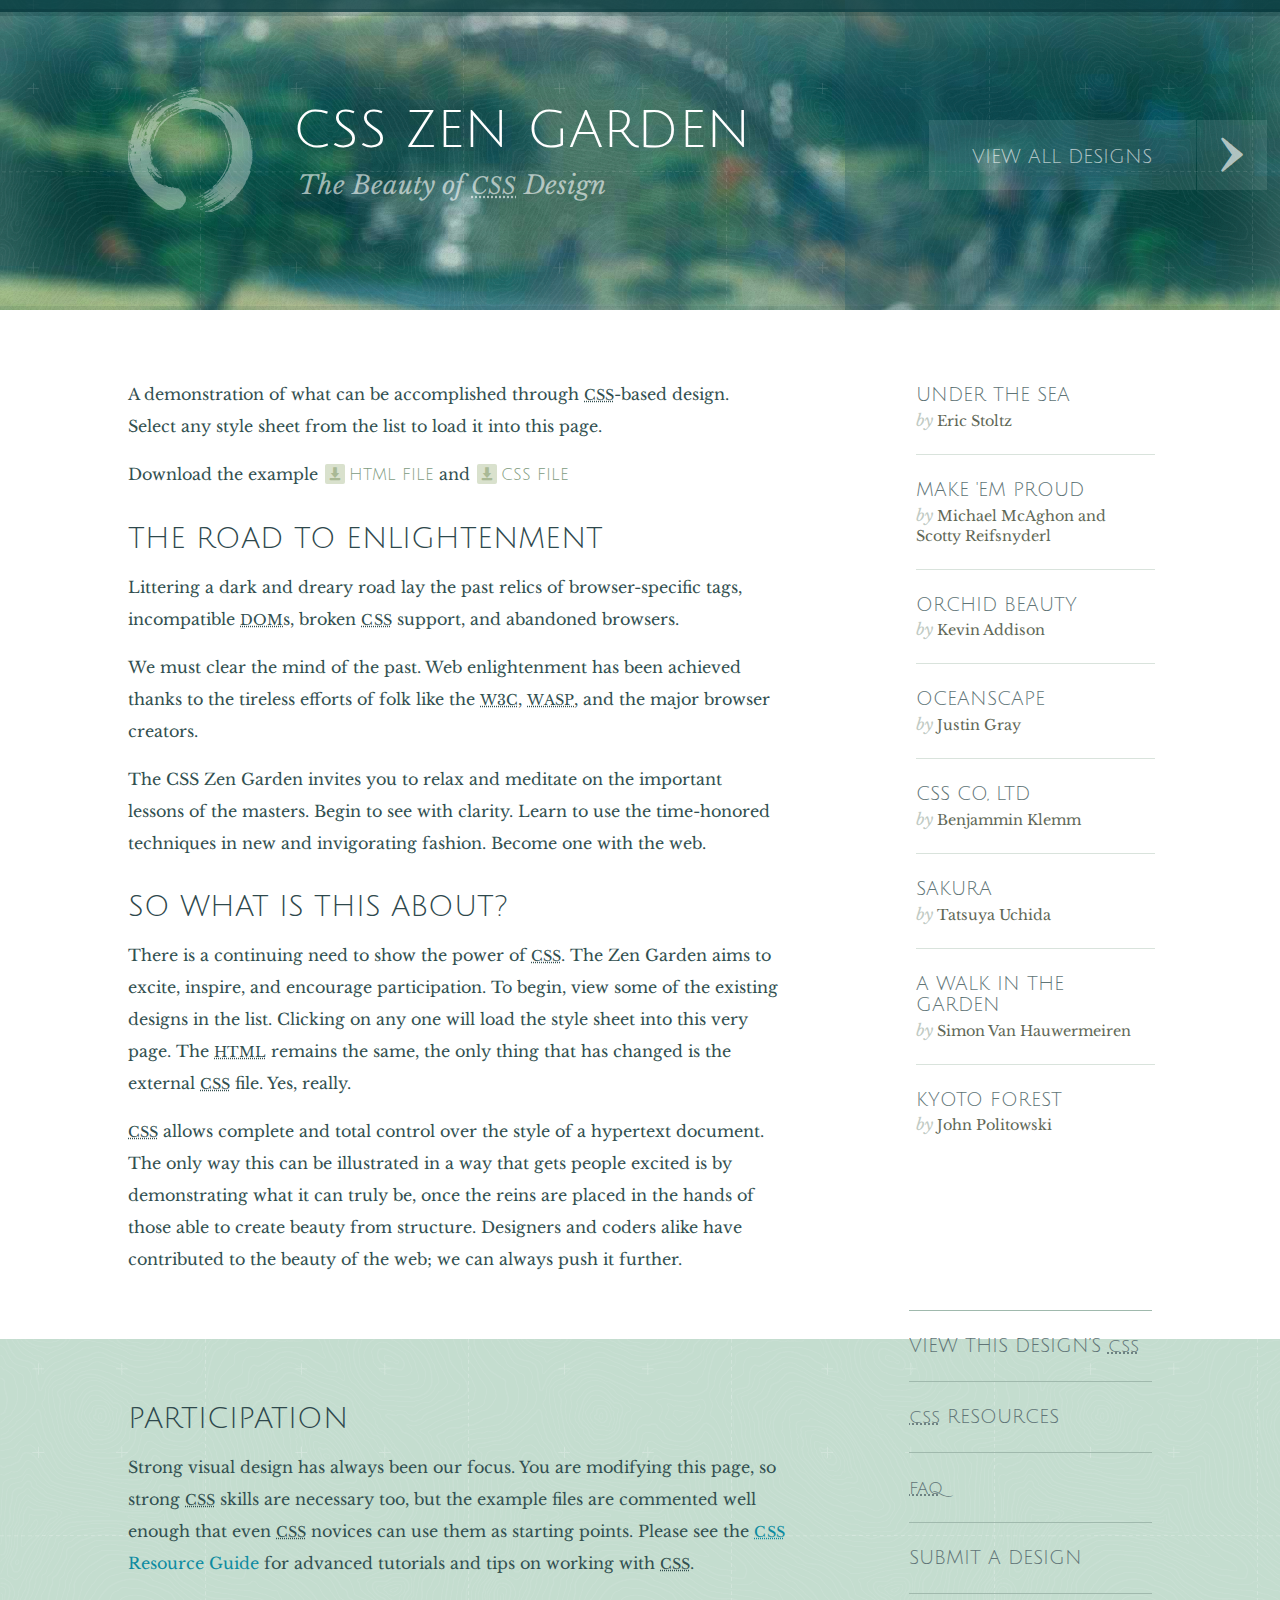
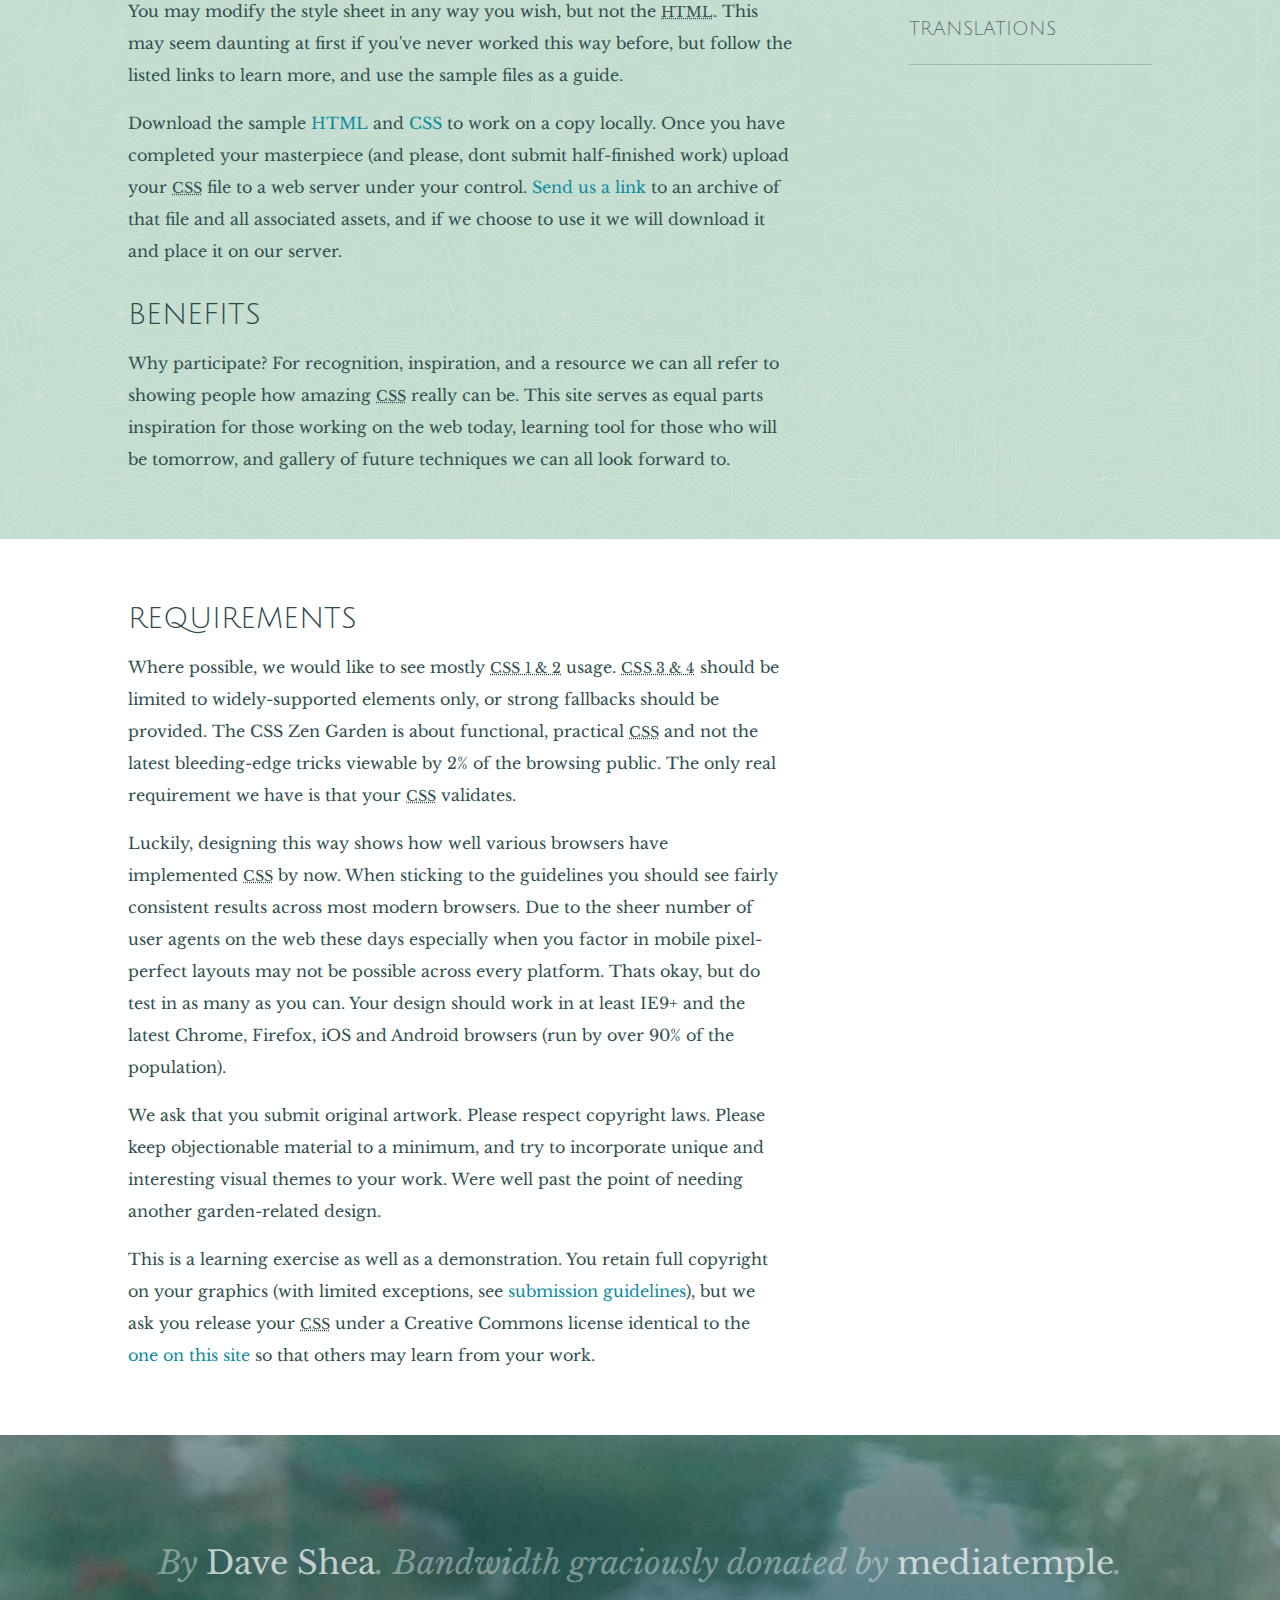
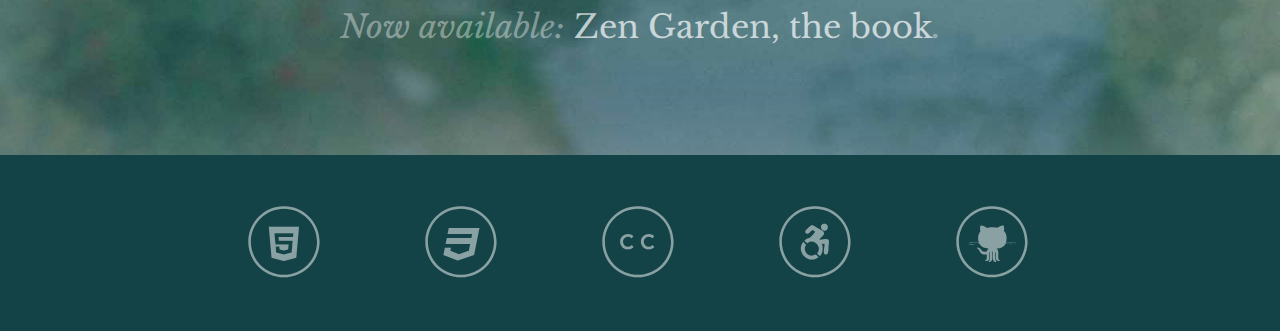
==== page2.html @ 613589cc "added finished assignment including 2 pages that change the link lis in response to the arrow being " ====
<!DOCTYPE html>
<html lang="en">

<head>
	<meta charset="utf-8">
	<title>CSS Zen Garden: The Beauty of CSS Design</title>

	<link rel="stylesheet" media="screen" href="/214/214.css?v=8may2013">
	<link rel="alternate" type="application/rss+xml" title="RSS" href="http://www.csszengarden.com/zengarden.xml">

	<meta name="viewport" content="width=device-width, initial-scale=1.0">
	<meta name="author" content="Dave Shea">
	<meta name="description" content="A demonstration of what can be accomplished visually through CSS-based design.">
	<meta name="robots" content="all">


	<link rel="stylesheet" href="/style.css">
</head>



<body id="css-zen-garden">
	<div class="page-wrapper">

		<section class="intro" id="zen-intro">
			<header role="banner">
				<h1>CSS Zen Garden</h1>
				<h2>The Beauty of <abbr title="Cascading Style Sheets">CSS</abbr> Design</h2>
			</header>

			<div class="summary" id="zen-summary" role="article">
				<p>A demonstration of what can be accomplished through <abbr
						title="Cascading Style Sheets">CSS</abbr>-based design. Select any style sheet from the list to
					load it into this page.</p>
				<p>Download the example <a href="/examples/index"
						title="This page's source HTML code, not to be modified.">html file</a> and <a
						href="/examples/style.css" title="This page's sample CSS, the file you may modify.">css file</a>
				</p>
			</div>

			<div class="preamble" id="zen-preamble" role="article">
				<h3>The Road to Enlightenment</h3>
				<p>Littering a dark and dreary road lay the past relics of browser-specific tags, incompatible <abbr
						title="Document Object Model">DOM</abbr>s, broken <abbr
						title="Cascading Style Sheets">CSS</abbr> support, and abandoned browsers.</p>
				<p>We must clear the mind of the past. Web enlightenment has been achieved thanks to the tireless
					efforts of folk like the <abbr title="World Wide Web Consortium">W3C</abbr>, <abbr
						title="Web Standards Project">WaSP</abbr>, and the major browser creators.</p>
				<p>The CSS Zen Garden invites you to relax and meditate on the important lessons of the masters. Begin
					to see with clarity. Learn to use the time-honored techniques in new and invigorating fashion.
					Become one with the web.</p>
			</div>
		</section>

		<div class="main supporting" id="zen-supporting" role="main">
			<div class="explanation" id="zen-explanation" role="article">
				<h3>So What is This About?</h3>
				<p>There is a continuing need to show the power of <abbr title="Cascading Style Sheets">CSS</abbr>. The
					Zen Garden aims to excite, inspire, and encourage participation. To begin, view some of the existing
					designs in the list. Clicking on any one will load the style sheet into this very page. The <abbr
						title="HyperText Markup Language">HTML</abbr> remains the same, the only thing that has changed
					is the external <abbr title="Cascading Style Sheets">CSS</abbr> file. Yes, really.</p>
				<p><abbr title="Cascading Style Sheets">CSS</abbr> allows complete and total control over the style of a
					hypertext document. The only way this can be illustrated in a way that gets people excited is by
					demonstrating what it can truly be, once the reins are placed in the hands of those able to create
					beauty from structure. Designers and coders alike have contributed to the beauty of the web; we can
					always push it further.</p>
			</div>

			<div class="participation" id="zen-participation" role="article">
				<h3>Participation</h3>
				<p>Strong visual design has always been our focus. You are modifying this page, so strong <abbr
						title="Cascading Style Sheets">CSS</abbr> skills are necessary too, but the example files are
					commented well enough that even <abbr title="Cascading Style Sheets">CSS</abbr> novices can use them
					as starting points. Please see the <a href="http://www.mezzoblue.com/zengarden/resources/"
						title="A listing of CSS-related resources"><abbr title="Cascading Style Sheets">CSS</abbr>
						Resource Guide</a> for advanced tutorials and tips on working with <abbr
						title="Cascading Style Sheets">CSS</abbr>.</p>
				<p>You may modify the style sheet in any way you wish, but not the <abbr
						title="HyperText Markup Language">HTML</abbr>. This may seem daunting at first if you've
					never worked this way before, but follow the listed links to learn more, and use the sample files as
					a guide.</p>
				<p>Download the sample <a href="/examples/index"
						title="This page's source HTML code, not to be modified.">HTML</a> and <a
						href="/examples/style.css" title="This page's sample CSS, the file you may modify.">CSS</a> to
					work on a copy locally. Once you have completed your masterpiece (and please, dont submit
					half-finished work) upload your <abbr title="Cascading Style Sheets">CSS</abbr> file to a web server
					under your control. <a href="http://www.mezzoblue.com/zengarden/submit/"
						title="Use the contact form to send us your CSS file">Send us a link</a> to an archive of that
					file and all associated assets, and if we choose to use it we will download it and place it on our
					server.</p>
			</div>

			<div class="benefits" id="zen-benefits" role="article">
				<h3>Benefits</h3>
				<p>Why participate? For recognition, inspiration, and a resource we can all refer to showing people how
					amazing <abbr title="Cascading Style Sheets">CSS</abbr> really can be. This site serves as equal
					parts inspiration for those working on the web today, learning tool for those who will be tomorrow,
					and gallery of future techniques we can all look forward to.</p>
			</div>

			<div class="requirements" id="zen-requirements" role="article">
				<h3>Requirements</h3>
				<p>Where possible, we would like to see mostly <abbr title="Cascading Style Sheets, levels 1 and 2">CSS
						1 &amp; 2</abbr> usage. <abbr title="Cascading Style Sheets, levels 3 and 4">CSS 3 &amp;
						4</abbr> should be limited to widely-supported elements only, or strong fallbacks should be
					provided. The CSS Zen Garden is about functional, practical <abbr
						title="Cascading Style Sheets">CSS</abbr> and not the latest bleeding-edge tricks viewable by 2%
					of the browsing public. The only real requirement we have is that your <abbr
						title="Cascading Style Sheets">CSS</abbr> validates.</p>
				<p>Luckily, designing this way shows how well various browsers have implemented <abbr
						title="Cascading Style Sheets">CSS</abbr> by now. When sticking to the guidelines you should see
					fairly consistent results across most modern browsers. Due to the sheer number of user agents on the
					web these days especially when you factor in mobile pixel-perfect layouts may not be
					possible across every platform. Thats okay, but do test in as many as you can. Your design
					should work in at least IE9+ and the latest Chrome, Firefox, iOS and Android browsers (run by over
					90% of the population).</p>
				<p>We ask that you submit original artwork. Please respect copyright laws. Please keep objectionable
					material to a minimum, and try to incorporate unique and interesting visual themes to your work.
					Were well past the point of needing another garden-related design.</p>
				<p>This is a learning exercise as well as a demonstration. You retain full copyright on your graphics
					(with limited exceptions, see <a
						href="http://www.mezzoblue.com/zengarden/submit/guidelines/">submission guidelines</a>), but we
					ask you release your <abbr title="Cascading Style Sheets">CSS</abbr> under a Creative Commons
					license identical to the <a href="http://creativecommons.org/licenses/by-nc-sa/3.0/"
						title="View the Zen Garden's license information.">one on this site</a> so that others may learn
					from your work.</p>
				<p role="contentinfo">By <a href="http://www.mezzoblue.com/">Dave Shea</a>. Bandwidth graciously donated
					by <a href="http://www.mediatemple.net/">mediatemple</a>. Now available: <a
						href="http://www.amazon.com/exec/obidos/ASIN/0321303474/mezzoblue-20/">Zen Garden, the book</a>.
				</p>
			</div>

			<footer>
				<a href="http://validator.w3.org/check/referer" title="Check the validity of this HTML"
					class="zen-validate-html">HTML</a>
				<a href="http://jigsaw.w3.org/css-validator/check/referer"
					title="Check the validity of this CSS" class="zen-validate-css">CSS</a>
				<a href="http://creativecommons.org/licenses/by-nc-sa/3.0/"
					title="View the Creative Commons license of this site: Attribution-NonCommercial-ShareAlike."
					class="zen-license">CC</a>
				<a href="http://mezzoblue.com/zengarden/faq/#aaa" title="Read about the accessibility of this site"
					class="zen-accessibility">A11y</a>
				<a href="https://github.com/mezzoblue/csszengarden.com" title="Fork this site on Github"
					class="zen-github">GH</a>
			</footer>

		</div>


		<aside class="sidebar" role="complementary">
			<div class="wrapper">

				<div class="design-selection" id="design-selection">
					<h3 class="select">Select a Design:</h3>
					<nav role="navigation">
						<ul>
							<li>
								<a href="http://www.csszengarden.com/213/" class="design-name">Under The Sea</a> by <a
									href="http://www.ericstoltz.com/"class="designer-name">Eric Stoltz</a>
							</li>
							<li>
								<a href="http://www.csszengarden.com/212/" class="design-name">Make 'EM Proud</a> by <a href="http://skybased.com/"
									class="designer-name">Michael McAghon and Scotty Reifsnyderl</a>
							</li>
							<li>
								<a href="http://www.csszengarden.com/211/" class="design-name">Orchid Beauty</a> by <a href="http://www.csszengarden.com/211/"
									class="designer-name">Kevin Addison</a>
							</li>
							<li>
								<a href="http://www.csszengarden.com/210/" class="design-name">Oceanscape</a> by <a href="http://www.csszengarden.com/210/"
									class="designer-name">Justin Gray</a>
							</li>
							<li>
								<a href="http://www.csszengarden.com/209/" class="design-name">Css CO, LTD</a> by <a
									href="http://www.csszengarden.com/209/" class="designer-name">Benjammin Klemm</a>
							</li>
							<li>
								<a href="http://www.csszengarden.com/208/" class="design-name">Sakura</a> by <a
									href="page2.html" class="designer-name">Tatsuya Uchida</a>
							</li>
							<li>
								<a href="http://www.csszengarden.com/206/" class="design-name">A walk in the Garden</a> by <a
									href="http://users.skynet.be/bk316398/temp.html" class="designer-name">Simon Van Hauwermeiren</a>
							</li>
							<li>
								<a href="http://www.csszengarden.com/207/" class="design-name">Kyoto Forest</a> by <a
									href="http://rpmdesignfactory.com/" class="designer-name">John Politowski</a>
							</li>
						</ul>
					</nav>
				</div>

				<div class="design-archives" id="design-archives">
					<h3 class="archives">Archives:</h3>
					<nav role="navigation">
						<ul>
							<li class="next">
								<a href="page3.html">
									Next Designs <span class="indicator">rsaquo;</span>
								</a>
							</li>
                            </li>
							<li class="viewall">
								<a href="http://www.mezzoblue.com/zengarden/alldesigns/"
									title="View every submission to the Zen Garden.">
									View All Designs </a>
							</li>
						</ul>
					</nav>
				</div>

				<div class="zen-resources" id="zen-resources">
					<h3 class="resources">Resources:</h3>
					<ul>
						<li class="view-css">
							<a href="/214/214.css" title="View the source CSS file of the currently-viewed design.">
								View This Design&#8217;s <abbr title="Cascading Style Sheets">CSS</abbr> </a>
						</li>
						<li class="css-resources">
							<a href="http://www.mezzoblue.com/zengarden/resources/"
								title="Links to great sites with information on using CSS.">
								<abbr title="Cascading Style Sheets">CSS</abbr> Resources </a>
						</li>
						<li class="zen-faq">
							<a href="http://www.mezzoblue.com/zengarden/faq/"
								title="A list of Frequently Asked Questions about the Zen Garden.">
								<abbr title="Frequently Asked Questions">FAQ</abbr> </a>
						</li>
						<li class="zen-submit">
							<a href="http://www.mezzoblue.com/zengarden/submit/" title="Send in your own CSS file.">
								Submit a Design </a>
						</li>
						<li class="zen-translations">
							<a href="http://www.mezzoblue.com/zengarden/translations/"
								title="View translated versions of this page.">
								Translations </a>
						</li>
					</ul>
				</div>
			</div>
		</aside>
	</div>

	<div class="extra1" role="presentation"></div>
	<div class="extra2" role="presentation"></div>
	<div class="extra3" role="presentation"></div>
	<div class="extra4" role="presentation"></div>
	<div class="extra5" role="presentation"></div>
	<div class="extra6" role="presentation"></div>

</body>

</html>
---- style.css ----
@import url(http://fonts.googleapis.com/css?family=Julius+Sans+One|Libre+Baskerville:400,400italic);

* {
  box-sizing: border-box; 
}

html,
body {
  padding: 0;
  margin: 0;
}
body {
  color: #325050;
  background: #fff;
  font-family: "Libre Baskerville", sans-serif;
  font-size: 70%;
}

a {
  color: #0d8ba1;
  transition: all 0.25s ease-out;
  transition: all 0.25s ease-out;
  transition: all 0.25s ease-out;
  text-decoration: none;
}
a:visited {
  color: #1a5952;
}
a:hover,
a:focus {
  color: #0599c2;
  text-decoration: underline;
}
abbr {
  border: none;
  text-transform: uppercase;
  font-size: 0.9em;
  letter-spacing: 0.01em;
}
header {
  height: 230px;
  padding: 20px 0 70px 0;

  background: #2d6360 50% 0 url(huntington.jpg) no-repeat; 

  background-attachment: fixed, fixed, fixed, scroll;
  background-image: url(contours.png), url(noise.png), url(gridlines.png),
    url(huntington.jpg);
  background-position: 0 0, 0 0, -5px -25px, 0 50%;
  background-repeat: repeat, repeat, repeat, no-repeat;
  background-size: auto, auto, auto, cover;
  text-align: center;
}

h1,
h2 {
  padding: 0 10%;
  margin: 0;
  color: #fff;
  font-weight: normal;
}
h1 {
  padding-top: 0;
  padding-bottom: 5px;
  border-bottom: none;
  font-family: "Julius Sans One", sans-serif;
  font-size: 3.2em;
  text-transform: uppercase;
}
h1::before {
  display: inline-block;
  position: relative;
  top: 20px;
  content: "";
  width: 80px;
  height: 80px;
  margin: -20px 20px 0 0;
  background: url(enso.svg);
  background-repeat: no-repeat;
  background-size: 100%;
  opacity: 0.6;
}
h2 {
  display: block;
  padding-top: 5px;
  padding-bottom: 30px;
  border-top: none;
  color: rgba(255, 255, 255, 0.6);
  font-size: 1.6em;
  font-style: italic;
}
h2::before {
  content: " ";
  padding: 50px;
}
h3 {
  margin: 2em 0 0 0;
  color: #2e484c;
  font-family: "Julius Sans One", sans-serif;
  font-size: 1.8em;
  font-weight: normal;
  text-transform: uppercase;
}
p {
  margin: 1 0;
  line-height: 2;
}

.page-wrapper {
  position: relative;
}
.summary,
.preamble {
  width: 80%;
  margin: 0 auto;
}
.supporting h3,
.supporting p {
  width: 80%;
  margin-left: auto;
  margin-right: auto;
}

.summary {
  padding-top: 2;
}

.intro a,
.intro a:visited {
  position: relative;
  display: inline-block;
  padding: 1px 10px 1px 32px;
  margin: -1px -10px -1px -6px;
  border-radius: 1px;
  border-radius: 1px;
  border-radius: 1px;

  color: #809b7e;
  font-family: "Julius Sans One", sans-serif;
  text-transform: uppercase;
}
.intro a:hover,
.intro a:focus {
  z-index: 2;
  color: #fff;
  background: #3d8a9f;
  text-decoration: none;
}

.intro a::before {
  display: inline-block;
  position: absolute;
  top: 6px;
  left: 8px;
  padding: 2px;
  color: #a9b995;
  background: #d9e1cd;
  border-radius: 2px;
  border-radius: 2px;
  border-radius: 2px;

  content: "D";
  font-size: 16px;
  text-indent: 0;

 /*!Look into the .WOFF in more detail!*/

  font-family: "verdemoderna";
  font-weight: normal;
  font-variant: normal;
  text-transform: none;
  line-height: 1;

  transition: all 0.25s ease-out;
  transition: all 0.25s ease-out;
  transition: all 0.25s ease-out;
}
.intro a:hover::before {
  color: #fff;
  background: #357d93;
}

div.participation,
div.benefits {
  background-attachment: scroll, scroll, fixed;
  background-color: rgba(138, 188, 159, 0.5);
  background-image: url(contours-opaque.png), url(gridlines-opaque.png),
    url(bamboo.png);
  background-repeat: repeat, repeat, no-repeat;
  background-size: auto, auto, cover;
}
div.participation {
  padding: 3em 0;
  margin-top: 3em;
}
div.benefits {
  padding-bottom: 3em;
  margin-bottom: 3em;
}
div.participation h3,
div.benefits h3 {
  margin-top: 0;
}
div.participation p,
div.benefits p {
  margin-bottom: 0;
}

/**side bar**/

.sidebar {
  background: #edf4f0;
}
.sidebar h3 {
  display: none;
}
.sidebar a {
  color: #607476;
  text-decoration: none;
}
.sidebar a:hover,
.sidebar a:focus {
  color: #49968e;
}
.sidebar ul {
  padding: 0;
  margin: 0;
  list-style: none;
  overflow: hidden;
}
/**Design selection**/
.design-selection ul,
.zen-resources ul {
  margin: 0;
}
.design-selection li,
.zen-resources li {
  float: left;
  width: 50%;
  padding: 1.5em 10%;
  border-top: solid 1px #d9e3dc;
  color: #c0cac3;
  font-style: italic;
}
.design-selection li:hover,
.design-selection li:focus {
  background: linear-gradient(
    left,
    rgba(255, 255, 255, 0) 0%,
    rgba(255, 255, 255, 0.5) 50%,
    rgba(255, 255, 255, 0) 100%
  ); 
  background: (
    linear,
    left top,
    right top,
    color-stop(0%, rgba(255, 255, 255, 0)),
    color-stop(50%, rgba(255, 255, 255, 0.5)),
    color-stop(100%, rgba(255, 255, 255, 0))
  ); 
  background: linear-gradient(
    left,
    rgba(255, 255, 255, 0) 0%,
    rgba(255, 255, 255, 0.5) 50%,
    rgba(255, 255, 255, 0) 100%
  ); 
}
.design-selection li:nth-child(2n + 1),
.zen-resources li:nth-child(2n + 1) {
  clear: left;
}
.design-selection .design-name,
.zen-resources a,
li.viewall a {
  display: block;
  margin-bottom: 0.25em;
  font-family: "Julius Sans One", sans-serif;
  font-size: 1.2em;
  font-style: normal;
  text-transform: uppercase;
}

.design-selection h3 {
  display: none;
}
.design-selection .designer-name {
  color: #616857;
  font-size: 0.9em;
  font-style: normal;
}

.design-archives {
  position: absolute;
  top: 160px;
  right: 0;
  width: 100%;
  height: 70px;
  background: rgba(255, 255, 255, 0.2);
}
.design-archives h3 {
  display: none;
}
.design-archives ul {
  margin: 0;
}
.design-archives li {
  position: absolute;
  top: 0;
  padding: 0;
  margin: 0;
  border: none;
  list-style: none;
}
.design-archives li.viewall {
  top: 0;
  left: 0;
  width: 100%;
  padding: 0 71px;
  line-height: 50px;
}
.previous,
.next {
  left: 0;
  z-index: 3;
}
.next {
  left: auto;
  right: 0;
}
.design-archives a,
.design-archives a:visited {
  color: rgba(255, 255, 255, 0.65);
}
.design-archives a:hover,
.design-archives a:focus {
  color: #fff;
}
.design-archives .previous a,
.design-archives .next a {
  display: block;
  overflow: hidden;
  width: 70px;
  height: 70px;
  text-indent: 100%;
  text-decoration: none;
  white-space: nowrap;
}
.design-archives .viewall a {
  z-index: 2;
  width: 100%;
  min-height: 70px;
  padding: 12px 0 0 0;
  text-align: center;
}
.design-archives a::before {
  position: absolute;
  left: 0;
  width: 70px;
  height: 70px;
  text-align: center;
  text-indent: 0;
  font-size: 44px;

  font-family: "verdemoderna";
  font-weight: normal;
  font-variant: normal;
  text-transform: none;
  line-height: 70px;
}
.design-archives .viewall a:hover,
.design-archives .viewall a:focus,
.design-archives .viewall a:active,
.design-archives a:hover::before,
.design-archives a:focus::before,
.design-archives a:active::before {
  background-color: rgba(255, 255, 255, 0.25);
  box-shadow: inset 0 0 10px rgba(255, 255, 255, 0.1);
}
.design-archives .previous a::before {
  content: "<";
}
.design-archives .next a::before {
  content: ">";
}

.zen-resources {
  overflow: hidden;
  background-color: rgba(138, 188, 159, 0.5);
  background-image: url(bamboo.png);
}
.zen-resources li {
  border-top: solid 1px #a0b9ad;
  font-style: normal;
}
.zen-resources li:last-child {
  float: none;
  width: auto;
  border-bottom: solid 1px #a0b9ad;
}

.requirements p:nth-child(5) {
  padding-bottom: 2em;
}
.supporting .requirements {
  float: none;
  clear: both;
  width: 100%;
  padding-left: 0;
  padding-right: 0;
}
.supporting .requirements a {
  text-decoration: none;
}
.supporting .requirements a:hover,
.supporting .requirements a:focus {
  text-decoration: underline;
}
.supporting .requirements h3 {
  padding-top: 0;
}
.requirements p:last-child {
  width: auto;
  padding: 1em 12%;
  margin: 0;
  color: rgba(255, 255, 255, 0.4);
  background: #3e5d67;

  background-attachment: fixed, fixed, fixed, scroll;
  background-image: url(contours.png), url(gridlines.png), url(noise.png),
    url(koi.jpg);
  background-position: 0 0, -5px -25px, 0 0, 0 50%;
  background-repeat: repeat, repeat, repeat, no-repeat;
  background-size: auto, auto, auto, cover;

  font-size: 2em;
  font-style: italic;
  text-align: center;
}
.requirements p:last-child a {
  color: rgba(255, 255, 255, 0.7);
  font-style: normal;
}
/**Footer**/
footer {
  clear: both;
  padding: 3em 10%;
  color: #fff;
  background: #134347;
  text-align: center;
}
footer a {
  display: inline-block;
  overflow: hidden;
  width: 40px;
  height: 40px;
  padding: 40px 0 0 0;
  margin: 0 0.5em;
  position: relative;
  color: rgba(255, 255, 255, 0.5);
  transition: color 0.25s ease-out, box-shadow 0.25s ease-out;
  transition: color 0.25s ease-out, box-shadow 0.25s ease-out;
  transition: color 0.25s ease-out, box-shadow 0.25s ease-out;
}
footer a:hover,
footer a:focus {
  color: rgba(255, 255, 255, 0.3);
  text-decoration: none;
}
footer a:visited {
  color: rgba(255, 255, 255, 0.2);
}
footer a::before {
  display: block;
  position: absolute;
  top: 3px;
  left: 0;
  overflow: visible;
  font-size: 36px;
  text-indent: 0;

  font-family: "verdemoderna";
  font-weight: normal;
  font-variant: normal;
  text-transform: none;
  line-height: 1;
}
footer a.zen-validate-html::before {
  content: "5";
}
footer a.zen-validate-html:hover::before,
footer a.zen-validate-html:focus::before {
  content: "%";
}
footer a.zen-validate-css::before {
  content: "3";
}
footer a.zen-validate-css:hover::before,
footer a.zen-validate-css:focus::before {
  content: "#";
}
footer a.zen-license::before {
  content: "c";
}
footer a.zen-license:hover::before,
footer a.zen-license:focus::before {
  content: "C";
}
footer a.zen-accessibility::before {
  content: "a";
}
footer a.zen-accessibility:hover::before,
footer a.zen-accessibility:focus::before {
  content: "A";
}
footer a.zen-github::before {
  content: "g";
}
footer a.zen-github:hover::before,
footer a.zen-github:focus::before {
  content: "G";
}

/**Media Queries**/
@media only screen and (max-width: 600px) {
  
  .summary p:last-child {
    display: none;
  }

  h1 {
    margin-top: 30px;
    font-size: x-large;
  }
  h1::before {
    width: 50px;
    height: 50px;
  }
  h2::before {
    padding: 25px;
  }

  .requirements p:last-child {
    padding: 1 6%;
  }
}

@media only screen and (max-width: 500px) {
  header {
    height: 250px;
    padding-top: 0;
  }
  h1 {
    margin: 0;
  }
  h1::before {
    display: block;
    left: 50%;
    width: 50px;
    height: 50px;
    margin: 0 0 0 -25px;
    padding: 0 0 35px 0;
  }
  h2::before {
    padding: 0;
  }

  .design-archives {
    top: 180px;
  }
  .design-selection li,
  .zen-resources li {
    padding: 1px 5%;
  }

  footer a {
    margin: 0 0.5em;
  }
}

@media only screen and (max-width: 320px) {
  /* adjusting the site header type size */
  h1 {
    font-size: large;
  }
  h2 {
    font-size: medium;
  }

  .design-selection li,
  .zen-resources li {
    float: none;
    width: 100%;
  }

  .requirements p:last-child {
    font-size: medium;
  }
  footer {
    padding: 2px 5%;
  }
  footer a {
    width: 35px;
    height: 35px;
    padding: 35px 0 0 0;
    margin: 0 0.5px;
  }
  footer a::before {
    font-size: medium;
  }
}

@media only screen and (max-width: 1132px) {
  header {
    border-top: solid 10px rgba(19, 67, 71, 0.9);
  }
  p,
  li {
    font-size :medium;
  }
}

@media only screen and (min-width: 500px) and (max-width: 1150px) {
  .requirements p:last-child {
    padding-bottom: 2em;
    padding-top: 2em;
  }

  footer {
    padding: 3em 0;
  }
  footer a {
    width: 52px;
    height: 52px;
    padding: 52px 0 0 0;
    margin: 0 2em;
  }
  footer a::before {
    font-size: 45px;
  }
}

@media only screen and (min-width: 1132px) {
  body {
    background: #ffffff;
    background: linear-gradient(
      left,
      #ffffff 0%,
      #ffffff 66%,
      #e5ede8 66%,
      #e5ede8 100%
    );
    background: gradient(
      linear,
      left top,
      right top,
    );
    font-size: 100%;
  }
  header {
    width: 100%;
    height: 310px;
    padding: 0 10%;
    border-top: solid 12px rgba(19, 67, 71, 0.8);
    box-shadow: inset 0 0 100px rgba(255, 255, 255, 0.3);
    vertical-align: middle;
    text-align: left;
  }

  header::before,
  header::after {
    display: block;
    content: " ";
    position: absolute;
    z-index: 3;
    top: 9px;
    left: 0;
    width: 100%;
    height: 7px;
    background: rgba(0, 39, 43, 0.2);
  }
  header::after {
    top: 306px;
    height: 4px;
    background: rgba(0, 39, 43, 0.075);
  }
  h1 {
    display: inline-block;
    position: relative;
    margin: 15px 0 0 0;
    padding: 60px 0 5px 0;
  }
  h1::before {
    display: inline-block;
    position: relative;
    top: 65px;
    content: "";
    width: 125px;
    height: 125px;
    margin: -65px 40px 0 0;
    background: url(enso.svg);
    background-size: 100%;
    opacity: 0.6;

  }
  h2 {
    display: block;
    margin: 0;
    padding: 5px 0 60px 70px;
  }
  p {
    font-size: 1em;
  }

  nav,
  .supporting {
    display: inline;
  }
  .summary,
  .preamble,
  .supporting div,
  .requirements h3,
  .requirements p {
    float: left;
    clear: left;
    width: 66%;
    padding: 1em 5% 1em 10%;
  }
  .explanation h3,
  .explanation p,
  .participation h3,
  .participation p,
  .benefits h3,
  .benefits p {
    width: 100%;
  }
  .summary {
    padding-top: 3.25em;
  }
  .requirements h3,
  .requirements p {
    margin: 0;
    padding-bottom: 0;
  }

  div.participation,
  div.benefits {
    width: 100%;
    padding-left: 10%;
    padding-right: 38%;
    margin: 0;
  }
  /* extra padding at the cutoffs */
  div.participation,
  div.requirements {
    padding-top: 4em;
  }
  div.explanation,
  div.benefits {
    padding-bottom: 4em;
  }
  .requirements p:nth-child(5) {
    padding-bottom: 4em;
  }

  .intro h3,
  .supporting h3 {
    margin-top: 0;
  }
  .intro p:last-child,
  .supporting p:last-child {
    margin-bottom: 0;
  }

  .requirements p:last-child {
    padding-bottom: 3em;
    padding-top: 3em;
    box-shadow: inset 0 0 100px rgba(255, 255, 255, 0.3);
  }

  .design-selection,
  .zen-resources {
    position: absolute;
    top: 360px;
    right: 0;
    width: 33.3%;
    padding: 0 0 20px 0;
    margin: 0;
    overflow: visible;
    background: transparent;
  }
  .sidebar li {
    float: none;
    width: auto;
    padding-left: 0;
    padding-right: 0;
    margin: 0 29.4% 0 14.7%; /* 0 10% 0 5% of total width */
  }

  .design-selection li:first-child {
    border-top: 0;
  }
  .design-selection li:hover,
  .design-selection li:focus {
    background: none;
  }

  .design-archives {
    position: absolute;
    z-index: 2;
    top: 0;
    left: 0;
    width: 100%;
    height: 310px;

    background: -moz-linear-gradient(
      left,
      rgba(255, 255, 255, 0) 0%,
      rgba(255, 255, 255, 0) 66%,
      rgba(0, 0, 0, 0.2) 66%,
      rgba(33, 84, 95, 0.3) 100%
    ); /* FF3.6+ */
    background: -webkit-gradient(
      linear,
      left top,
      right top,
      color-stop(0%, rgba(255, 255, 255, 0)),
      color-stop(66%, rgba(255, 255, 255, 0)),
      color-stop(66%, rgba(33, 84, 95, 0.3)),
      color-stop(100%, rgba(33, 84, 95, 0))
    ); /* Chrome,Safari4+ */
    background: -webkit-linear-gradient(
      left,
      rgba(255, 255, 255, 0) 0%,
      rgba(255, 255, 255, 0) 66%,
      rgba(33, 84, 95, 0.3) 66%,
      rgba(33, 84, 95, 0) 100%
    ); /* Chrome10+,Safari5.1+ */
    background: -o-linear-gradient(
      left,
      rgba(255, 255, 255, 0) 0%,
      rgba(255, 255, 255, 0) 66%,
      rgba(33, 84, 95, 0.3) 66%,
      rgba(33, 84, 95, 0) 100%
    ); /* Opera 11.10+ */
    background: -ms-linear-gradient(
      left,
      rgba(255, 255, 255, 0) 0%,
      rgba(255, 255, 255, 0) 66%,
      rgba(33, 84, 95, 0.3) 66%,
      rgba(33, 84, 95, 0) 100%
    ); /* IE10+ */
    background: linear-gradient(
      to right,
      rgba(255, 255, 255, 0) 0%,
      rgba(255, 255, 255, 0) 66%,
      rgba(33, 84, 95, 0.3) 66%,
      rgba(33, 84, 95, 0) 100%
    ); /* W3C */
  }
  .design-archives nav {
    display: block;
    position: absolute;
    right: 1%;
    top: 120px;
    width: 32%;
  }
  .design-archives li {
    margin: 0;
  }
  .design-archives .viewall a,
  .design-archives a::before {
    background: rgba(255, 255, 255, 0.1);
    text-decoration: none;
  }

  .design-archives .viewall a:hover,
  .design-archives a:hover::before {
    background-color: rgba(255, 255, 255, 0.2);
  }

  .zen-resources {
    position: absolute;
    top: 1310px;
    right: 0;
    width: 34%;
    background: transparent;
  }
  .zen-resources h3 {
    display: none;
  }
  .zen-resources ul {
    width: 55.9%;
    margin: 0 29.4% 0 14.7%;
  }
  .zen-resources li {
    padding: 1.5em 0 1.25em 0;
    margin: 0;
  }
}

@media only screen and (min-width: 1150px) {
  footer a {
    width: 76px;
    height: 76px;
    padding: 76px 0 0 0;
    margin: 0 3em;
  }
  footer a::before {
    font-size: 72px;
  }
}



@font-face {
  font-family: "verdemoderna";
  src: url("verdemoderna.eot");
  src: url("verdemoderna.eot?#iefix") format("embedded-opentype"),
    url("verdemoderna.woff") format("woff"),
    url("verdemoderna.ttf") format("truetype"),
    url("verdemoderna.svg#verdemoderna") format("svg");
  font-weight: normal;
  font-style: normal;
}
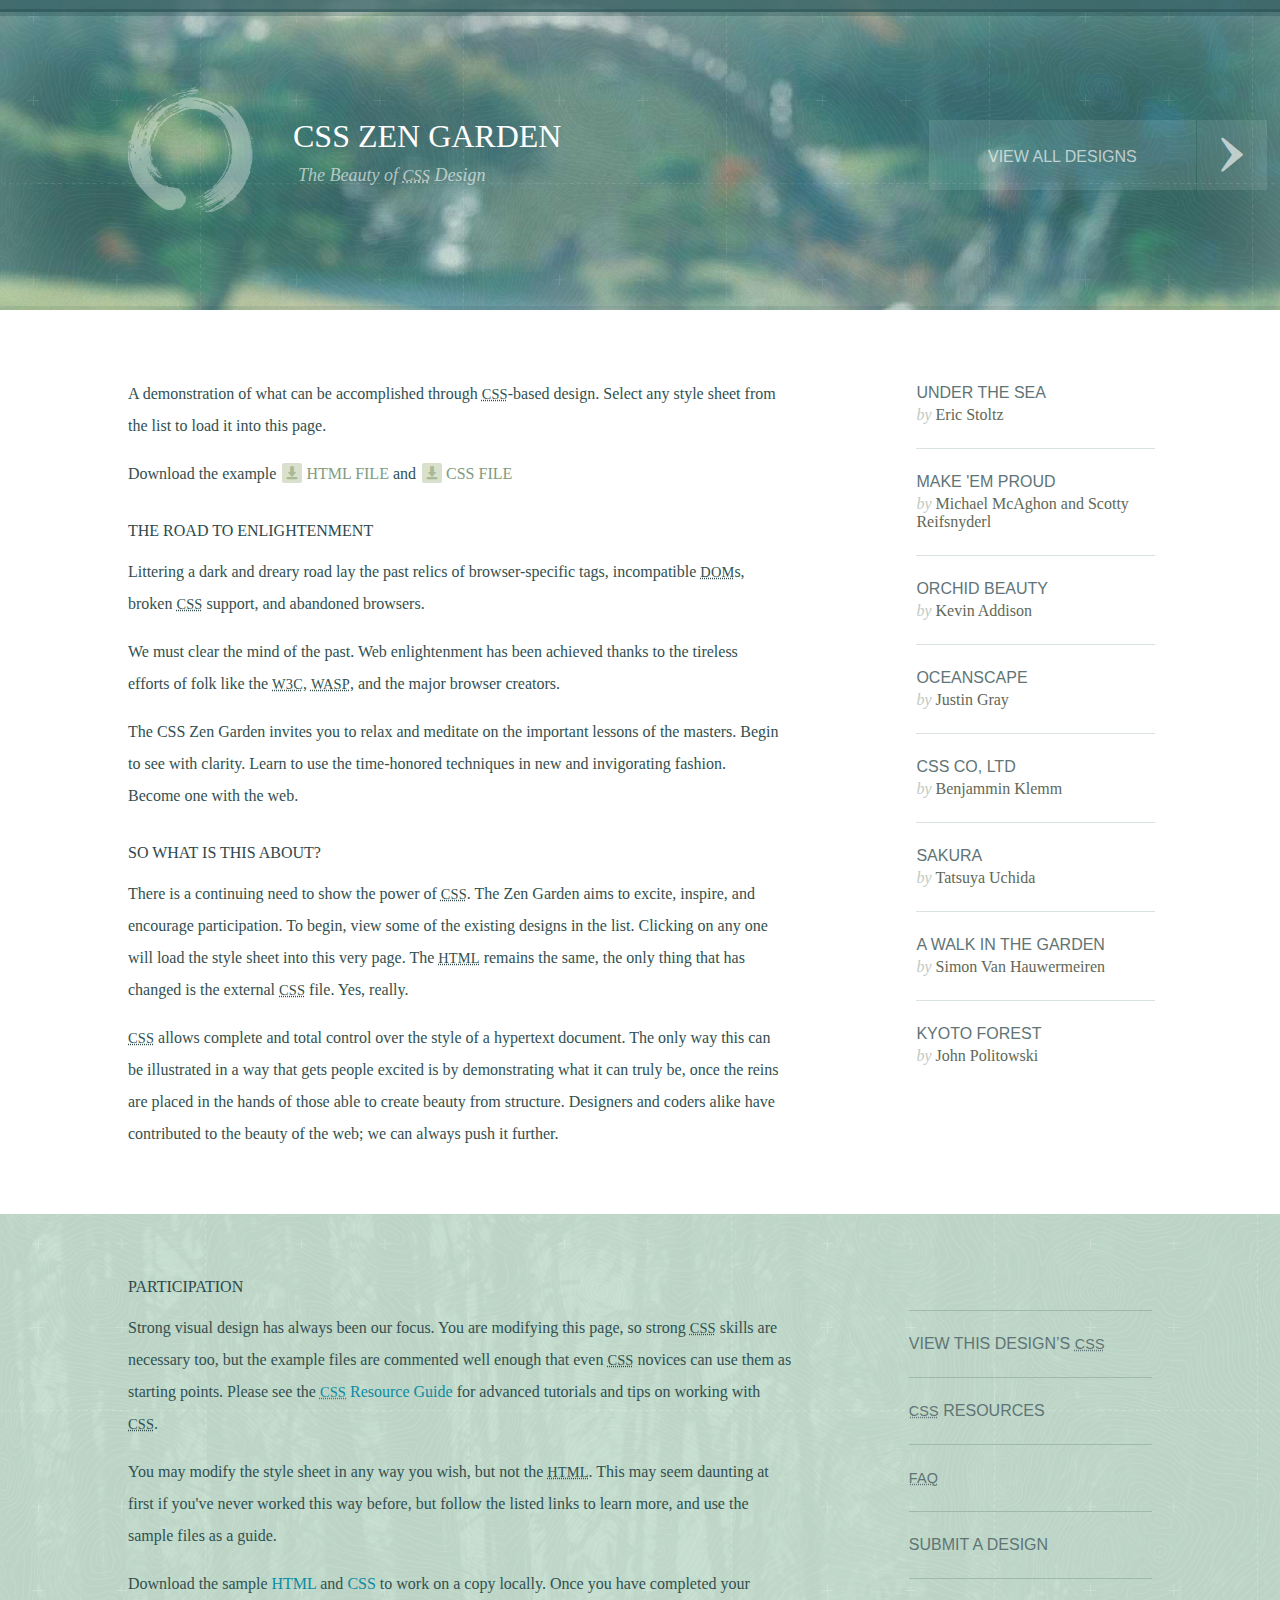
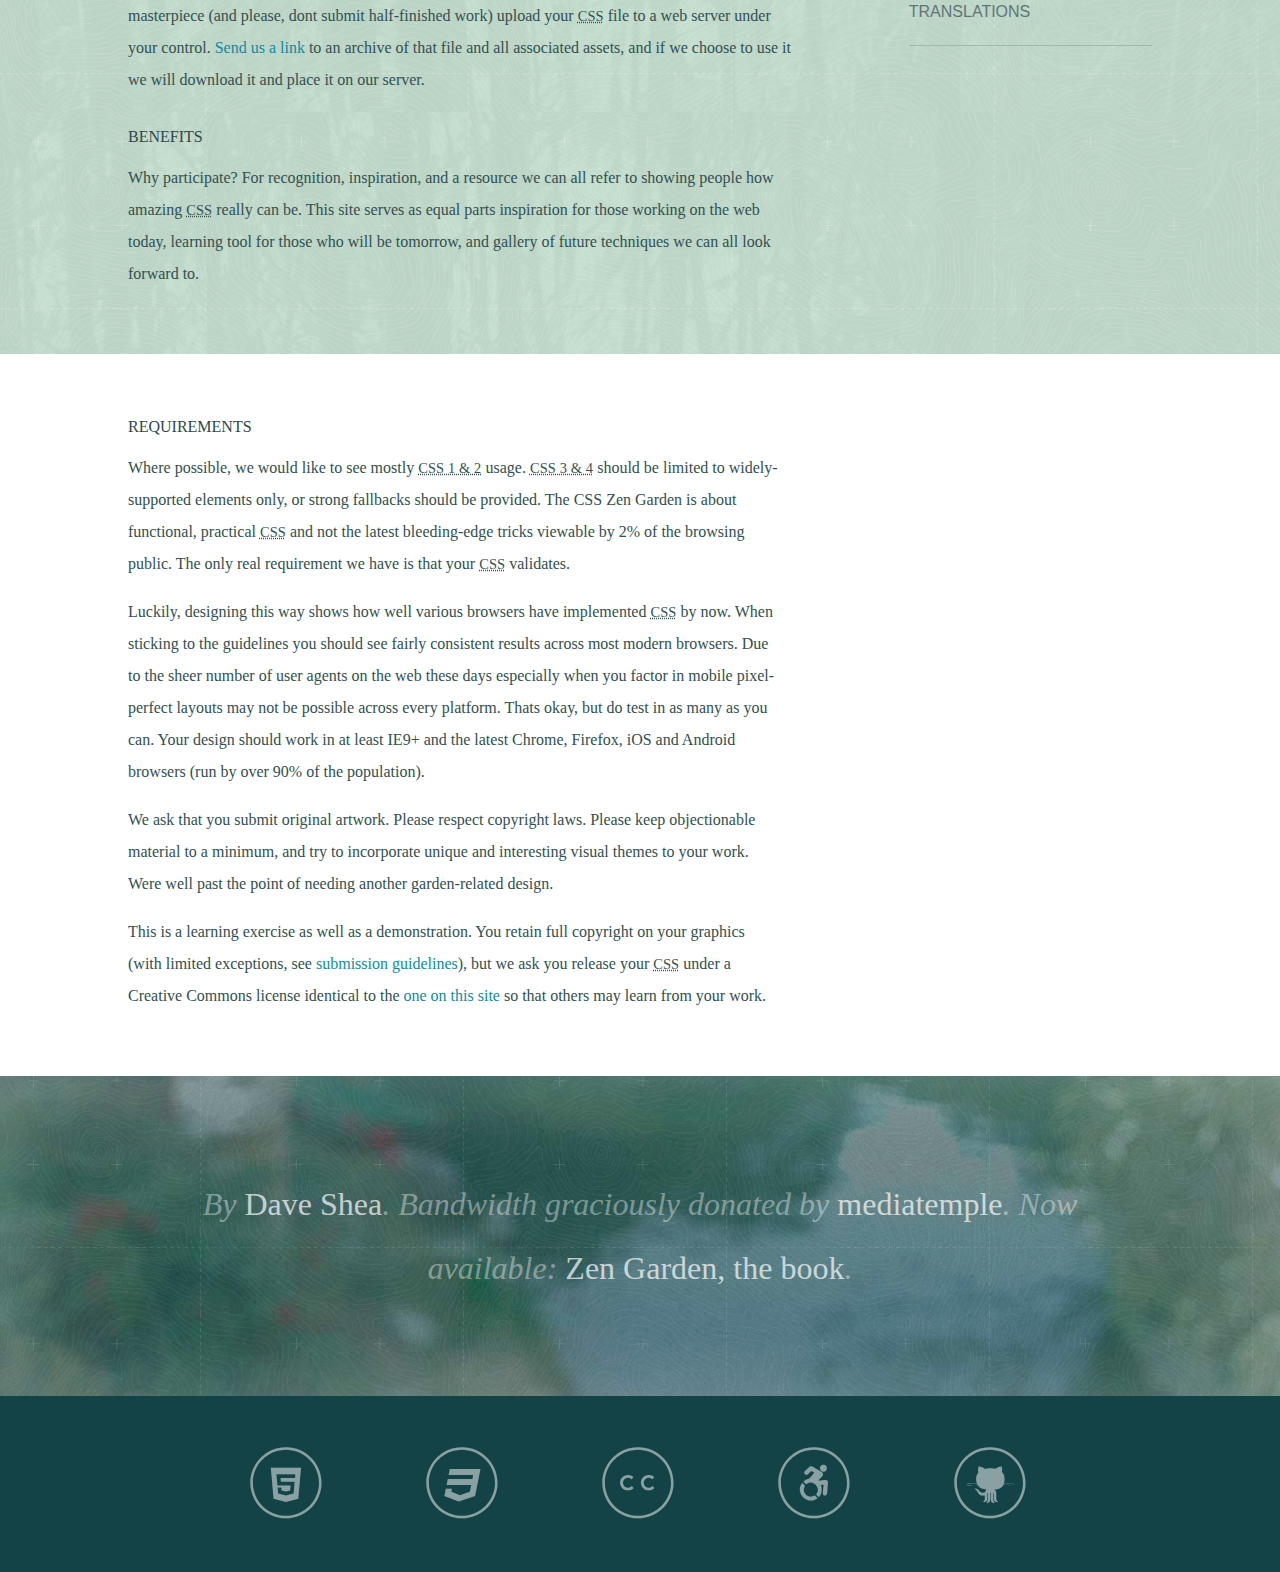
==== commit cefb6cd6: "final touches" ====
--- a/page2.html
+++ b/page2.html
@@ -20,7 +20,7 @@
 
 
 <body id="css-zen-garden">
-	<div class="page-wrapper">
+	<div class="theGarden">
 
 		<section class="intro" id="zen-intro">
 			<header role="banner">
--- a/style.css
+++ b/style.css
@@ -1,4 +1,86 @@
-@import url(http://fonts.googleapis.com/css?family=Julius+Sans+One|Libre+Baskerville:400,400italic);
+@media only screen and (max-width: 600px) {
+  
+  .summary p:last-child {
+    display: none;
+  }
+
+  h1 {
+    margin-top: 30px;
+    font-size: x-large;
+  }
+  h1::before {
+    width: 50px;
+    height: 50px;
+  }
+  h2::before {
+    padding: 25px;
+  }
+
+  .requirements p:last-child {
+    padding: 1 6%;
+  }
+}
+@media only screen and (max-width: 320px) {
+  h1 {
+    font-size: large;
+  }
+  h2 {
+    font-size: medium;
+  }
+
+  .design-selection li,
+  .zen-resources li {
+    float: none;
+    width: 100%;
+  }
+
+  .requirements p:last-child {
+    font-size: medium;
+  }
+  footer {
+    padding: 2px 5%;
+  }
+  footer a {
+    width: 35px;
+    height: 35px;
+    padding: 35px 0 0 0;
+    margin: 0 0.5px;
+  }
+  footer a::before {
+    font-size: medium;
+  }
+}
+@media only screen and (max-width: 320px) {
+  h1 {
+    font-size: large;
+  }
+  h2 {
+    font-size: medium;
+  }
+
+  .design-selection li,
+  .zen-resources li {
+    float: none;
+    width: 100%;
+  }
+
+  .requirements p:last-child {
+    font-size: medium;
+  }
+  footer {
+    padding: 2px 5%;
+  }
+  footer a {
+    width: 35px;
+    height: 35px;
+    padding: 35px 0 0 0;
+    margin: 0 0.5px;
+  }
+  footer a::before {
+    font-size: medium;
+  }
+}
+
 
 * {
   box-sizing: border-box; 
@@ -12,7 +94,6 @@
 body {
   color: #325050;
   background: #fff;
-  font-family: "Libre Baskerville", sans-serif;
   font-size: 70%;
 }
 
@@ -43,7 +124,6 @@
 
   background: #2d6360 50% 0 url(huntington.jpg) no-repeat; 
 
-  background-attachment: fixed, fixed, fixed, scroll;
   background-image: url(contours.png), url(noise.png), url(gridlines.png),
     url(huntington.jpg);
   background-position: 0 0, 0 0, -5px -25px, 0 50%;
@@ -63,8 +143,7 @@
   padding-top: 0;
   padding-bottom: 5px;
   border-bottom: none;
-  font-family: "Julius Sans One", sans-serif;
-  font-size: 3.2em;
+  font-size: xx-large;
   text-transform: uppercase;
 }
 h1::before {
@@ -86,7 +165,7 @@
   padding-bottom: 30px;
   border-top: none;
   color: rgba(255, 255, 255, 0.6);
-  font-size: 1.6em;
+  font-size: large;
   font-style: italic;
 }
 h2::before {
@@ -96,8 +175,7 @@
 h3 {
   margin: 2em 0 0 0;
   color: #2e484c;
-  font-family: "Julius Sans One", sans-serif;
-  font-size: 1.8em;
+  font-size: medium;
   font-weight: normal;
   text-transform: uppercase;
 }
@@ -106,7 +184,7 @@
   line-height: 2;
 }
 
-.page-wrapper {
+.theGarden {
   position: relative;
 }
 .summary,
@@ -136,7 +214,6 @@
   border-radius: 1px;
 
   color: #809b7e;
-  font-family: "Julius Sans One", sans-serif;
   text-transform: uppercase;
 }
 .intro a:hover,
@@ -182,7 +259,6 @@
 
 div.participation,
 div.benefits {
-  background-attachment: scroll, scroll, fixed;
   background-color: rgba(138, 188, 159, 0.5);
   background-image: url(contours-opaque.png), url(gridlines-opaque.png),
     url(bamboo.png);
@@ -206,7 +282,6 @@
   margin-bottom: 0;
 }
 
-/**side bar**/
 
 .sidebar {
   background: #edf4f0;
@@ -255,8 +330,6 @@
     left top,
     right top,
     color-stop(0%, rgba(255, 255, 255, 0)),
-    color-stop(50%, rgba(255, 255, 255, 0.5)),
-    color-stop(100%, rgba(255, 255, 255, 0))
   ); 
   background: linear-gradient(
     left,
@@ -275,7 +348,7 @@
   display: block;
   margin-bottom: 0.25em;
   font-family: "Julius Sans One", sans-serif;
-  font-size: 1.2em;
+  font-size: medium;
   font-style: normal;
   text-transform: uppercase;
 }
@@ -285,7 +358,7 @@
 }
 .design-selection .designer-name {
   color: #616857;
-  font-size: 0.9em;
+  font-size: medium;
   font-style: normal;
 }
 
@@ -423,9 +496,8 @@
   padding: 1em 12%;
   margin: 0;
   color: rgba(255, 255, 255, 0.4);
-  background: #3e5d67;
-
-  background-attachment: fixed, fixed, fixed, scroll;
+  background: #325050;
+
   background-image: url(contours.png), url(gridlines.png), url(noise.png),
     url(koi.jpg);
   background-position: 0 0, -5px -25px, 0 0, 0 50%;
@@ -520,29 +592,6 @@
   content: "G";
 }
 
-/**Media Queries**/
-@media only screen and (max-width: 600px) {
-  
-  .summary p:last-child {
-    display: none;
-  }
-
-  h1 {
-    margin-top: 30px;
-    font-size: x-large;
-  }
-  h1::before {
-    width: 50px;
-    height: 50px;
-  }
-  h2::before {
-    padding: 25px;
-  }
-
-  .requirements p:last-child {
-    padding: 1 6%;
-  }
-}
 
 @media only screen and (max-width: 500px) {
   header {
@@ -574,48 +623,6 @@
 
   footer a {
     margin: 0 0.5em;
-  }
-}
-
-@media only screen and (max-width: 320px) {
-  /* adjusting the site header type size */
-  h1 {
-    font-size: large;
-  }
-  h2 {
-    font-size: medium;
-  }
-
-  .design-selection li,
-  .zen-resources li {
-    float: none;
-    width: 100%;
-  }
-
-  .requirements p:last-child {
-    font-size: medium;
-  }
-  footer {
-    padding: 2px 5%;
-  }
-  footer a {
-    width: 35px;
-    height: 35px;
-    padding: 35px 0 0 0;
-    margin: 0 0.5px;
-  }
-  footer a::before {
-    font-size: medium;
-  }
-}
-
-@media only screen and (max-width: 1132px) {
-  header {
-    border-top: solid 10px rgba(19, 67, 71, 0.9);
-  }
-  p,
-  li {
-    font-size :medium;
   }
 }
 
@@ -649,7 +656,7 @@
       #e5ede8 66%,
       #e5ede8 100%
     );
-    background: gradient(
+    background: linear-gradient(
       linear,
       left top,
       right top,
@@ -749,7 +756,6 @@
     padding-right: 38%;
     margin: 0;
   }
-  /* extra padding at the cutoffs */
   div.participation,
   div.requirements {
     padding-top: 4em;
@@ -793,7 +799,7 @@
     width: auto;
     padding-left: 0;
     padding-right: 0;
-    margin: 0 29.4% 0 14.7%; /* 0 10% 0 5% of total width */
+    margin: 0 29.4% 0 14.7%; 
   }
 
   .design-selection li:first-child {
@@ -812,50 +818,13 @@
     width: 100%;
     height: 310px;
 
-    background: -moz-linear-gradient(
+    background: linear-gradient(
       left,
       rgba(255, 255, 255, 0) 0%,
       rgba(255, 255, 255, 0) 66%,
       rgba(0, 0, 0, 0.2) 66%,
       rgba(33, 84, 95, 0.3) 100%
-    ); /* FF3.6+ */
-    background: -webkit-gradient(
-      linear,
-      left top,
-      right top,
-      color-stop(0%, rgba(255, 255, 255, 0)),
-      color-stop(66%, rgba(255, 255, 255, 0)),
-      color-stop(66%, rgba(33, 84, 95, 0.3)),
-      color-stop(100%, rgba(33, 84, 95, 0))
-    ); /* Chrome,Safari4+ */
-    background: -webkit-linear-gradient(
-      left,
-      rgba(255, 255, 255, 0) 0%,
-      rgba(255, 255, 255, 0) 66%,
-      rgba(33, 84, 95, 0.3) 66%,
-      rgba(33, 84, 95, 0) 100%
-    ); /* Chrome10+,Safari5.1+ */
-    background: -o-linear-gradient(
-      left,
-      rgba(255, 255, 255, 0) 0%,
-      rgba(255, 255, 255, 0) 66%,
-      rgba(33, 84, 95, 0.3) 66%,
-      rgba(33, 84, 95, 0) 100%
-    ); /* Opera 11.10+ */
-    background: -ms-linear-gradient(
-      left,
-      rgba(255, 255, 255, 0) 0%,
-      rgba(255, 255, 255, 0) 66%,
-      rgba(33, 84, 95, 0.3) 66%,
-      rgba(33, 84, 95, 0) 100%
-    ); /* IE10+ */
-    background: linear-gradient(
-      to right,
-      rgba(255, 255, 255, 0) 0%,
-      rgba(255, 255, 255, 0) 66%,
-      rgba(33, 84, 95, 0.3) 66%,
-      rgba(33, 84, 95, 0) 100%
-    ); /* W3C */
+    ); 
   }
   .design-archives nav {
     display: block;
